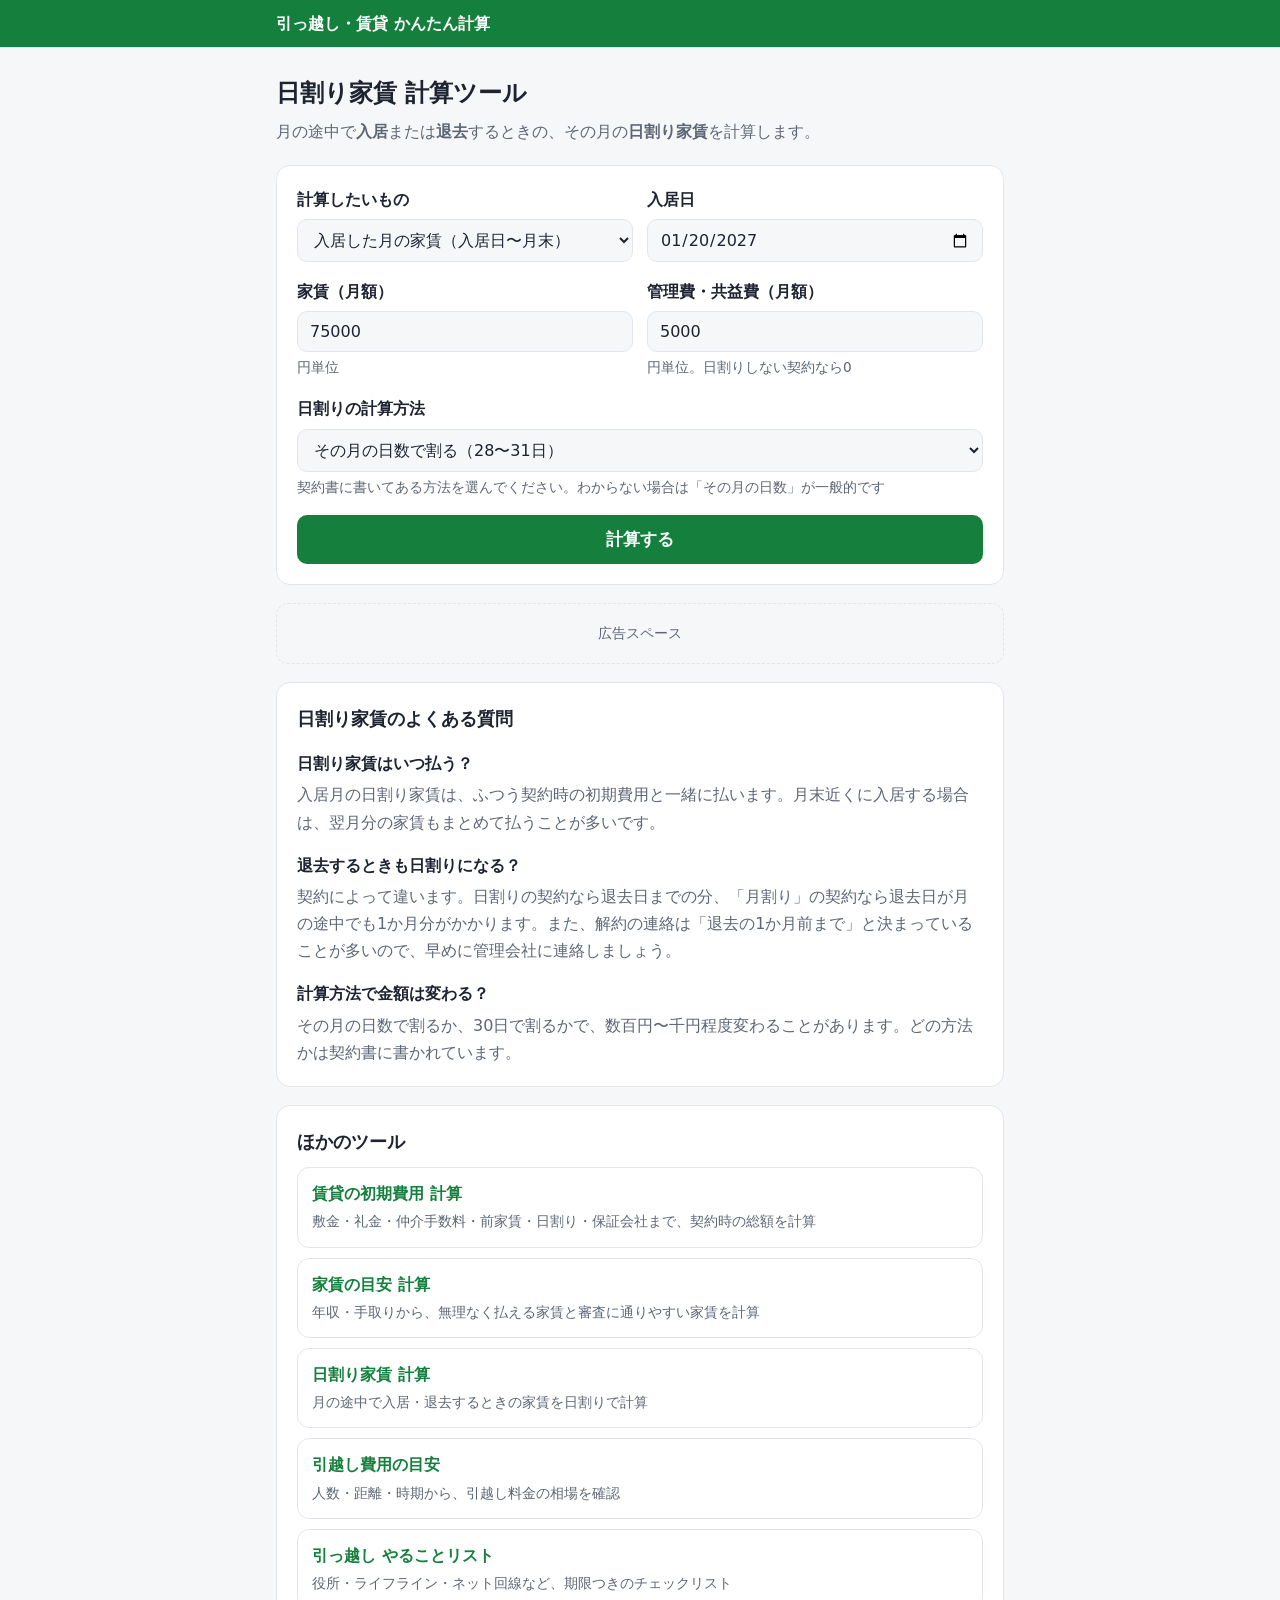
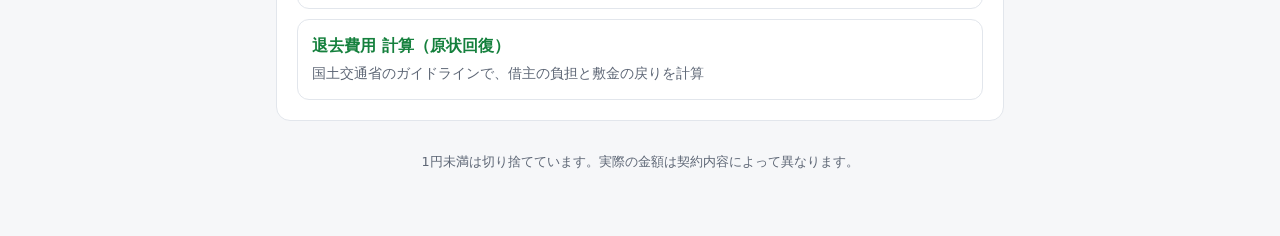
==== hiwari/index.html @ f056668b "引っ越し・賃貸 かんたん計算を公開（6ツール） Co-Authored-By: Claude Opus 5.5 <noreply@anthropic.com>" ====
<!doctype html>
<html lang="ja">
<head>
<meta charset="utf-8">
<meta name="viewport" content="width=device-width, initial-scale=1">
<title>日割り家賃 計算ツール｜入居日・退去日から今月の家賃を計算（管理費込み）</title>
<meta name="description" content="家賃と入居日（または退去日）を入れるだけで、月の途中で入居・退去したときの日割り家賃を計算。月の日数で割る方法と30日で割る方法の両方に対応し、管理費・共益費も含められる無料ツールです。">
<link rel="canonical" href="https://harryquad.github.io/hikkoshi/hiwari/">
<link rel="stylesheet" href="../assets/style.css">
</head>
<body>
<header class="site-header"><div><a href="/hikkoshi/">引っ越し・賃貸 かんたん計算</a></div></header>
<div class="wrap">
  <h1>日割り家賃 計算ツール</h1>
  <p class="lead">月の途中で<strong>入居</strong>または<strong>退去</strong>するときの、その月の<strong>日割り家賃</strong>を計算します。</p>

  <div class="card">
    <div class="row">
      <div class="field"><label for="type">計算したいもの</label>
        <select id="type"><option value="in">入居した月の家賃（入居日〜月末）</option><option value="out">退去する月の家賃（月初〜退去日）</option></select></div>
      <div class="field"><label for="date" id="dateLabel">入居日</label><input type="date" id="date"></div>
    </div>
    <div class="row">
      <div class="field"><label for="rent">家賃（月額）</label><input type="number" id="rent" min="0" value="75000"><div class="hint">円単位</div></div>
      <div class="field"><label for="fee">管理費・共益費（月額）</label><input type="number" id="fee" min="0" value="5000"><div class="hint">円単位。日割りしない契約なら0</div></div>
    </div>
    <div class="field"><label for="base">日割りの計算方法</label>
      <select id="base"><option value="month">その月の日数で割る（28〜31日）</option><option value="30">30日で割る</option><option value="365">1年（365日）で割る</option></select>
      <div class="hint">契約書に書いてある方法を選んでください。わからない場合は「その月の日数」が一般的です</div></div>
    <button id="calc">計算する</button>
  </div>

  <div class="card" id="result" hidden></div>

  <div class="ad">広告スペース</div>

  <div class="card faq">
    <h2>日割り家賃のよくある質問</h2>
    <h3>日割り家賃はいつ払う？</h3>
    <p>入居月の日割り家賃は、ふつう契約時の初期費用と一緒に払います。月末近くに入居する場合は、翌月分の家賃もまとめて払うことが多いです。</p>
    <h3>退去するときも日割りになる？</h3>
    <p>契約によって違います。日割りの契約なら退去日までの分、「月割り」の契約なら退去日が月の途中でも1か月分がかかります。また、解約の連絡は「退去の1か月前まで」と決まっていることが多いので、早めに管理会社に連絡しましょう。</p>
    <h3>計算方法で金額は変わる？</h3>
    <p>その月の日数で割るか、30日で割るかで、数百円〜千円程度変わることがあります。どの方法かは契約書に書かれています。</p>
  </div>

  <div class="card" id="related"></div>

  <footer>1円未満は切り捨てています。実際の金額は契約内容によって異なります。</footer>
</div>

<script src="../assets/site.js"></script>
<script>
const $ = id => document.getElementById(id);
const tt = new Date();
$("date").value = ymd(new Date(tt.getFullYear(), tt.getMonth() + 1, 20));
$("type").addEventListener("change", () => { $("dateLabel").textContent = $("type").value === "in" ? "入居日" : "退去日"; });

function calc() {
  const out = $("result");
  out.hidden = false;
  const d = parseDate($("date").value);
  if (!d || !num("rent")) { out.innerHTML = '<p class="err">日付と家賃を入力してください。</p>'; return; }
  const monthly = num("rent") + num("fee");
  const dim = daysInMonth(d);
  const days = $("type").value === "in" ? dim - d.getDate() + 1 : d.getDate();
  const base = $("base").value;
  const divisor = base === "month" ? dim : base === "30" ? 30 : 365;
  const amount = base === "365" ? Math.floor(monthly * 12 * days / 365) : Math.floor(monthly * Math.min(days, divisor) / divisor);
  const perDay = base === "365" ? monthly * 12 / 365 : monthly / divisor;
  out.innerHTML = `
    <div class="big">
      <div class="stat warn"><div class="k">日割り家賃</div><div class="v">${yen(amount)}</div></div>
      <div class="stat"><div class="k">日数</div><div class="v">${days}日分</div></div>
      <div class="stat"><div class="k">1日あたり</div><div class="v">${yen(perDay)}</div></div>
    </div>
    <table class="info">
      <tr><td>対象の期間</td><td>${d.getMonth() + 1}月${$("type").value === "in" ? `${d.getDate()}日〜${dim}日` : `1日〜${d.getDate()}日`}（${days}日）</td></tr>
      <tr><td>家賃＋管理費（月額）</td><td class="num">${yen(monthly)}</td></tr>
      <tr><td>計算式</td><td class="num">${base === "365" ? `${yen(monthly)} × 12 × ${days}日 ÷ 365日` : `${yen(monthly)} × ${days}日 ÷ ${divisor}日`}</td></tr>
    </table>
    ${$("type").value === "in" ? '<p class="note">入居時の初期費用の総額は → <a href="/hikkoshi/">賃貸の初期費用 計算</a></p>' : '<p class="note">退去時にかかる修繕費と、敷金がいくら戻るかの目安は → <a href="/hikkoshi/taikyo/">退去費用 計算</a></p>'}`;
  out.scrollIntoView({ behavior: "smooth", block: "start" });
}
$("calc").addEventListener("click", calc);
</script>
</body>
</html>
---- assets/style.css ----
:root{
  --bg:#f6f7f9;--card:#fff;--text:#1d2330;--muted:#5d6675;--line:#e2e6ec;
  --accent:#15803d;--accent-soft:#e8f7ee;--on-accent:#fff;--good:#16a34a;--good-soft:#dcfce7;
  --warn:#ea580c;--warn-soft:#ffedd5;--off:#9aa3b2;--err:#dc2626;
}
@media (prefers-color-scheme: dark){
  :root{
    --bg:#0f1218;--card:#181c24;--text:#e7eaf0;--muted:#9aa3b2;--line:#2a303c;
    --accent:#4ade80;--accent-soft:#12301f;--on-accent:#06200f;--good:#4ade80;--good-soft:#12301f;
    --warn:#fb923c;--warn-soft:#3a2413;--off:#5d6675;--err:#f87171;
  }
}
*{box-sizing:border-box}
body{margin:0;background:var(--bg);color:var(--text);font-family:system-ui,-apple-system,"Hiragino Sans","Yu Gothic UI",sans-serif;line-height:1.7}
a{color:var(--accent)}
.site-header{background:var(--accent);border-bottom:1px solid var(--line)}
.site-header div{max-width:760px;margin:0 auto;padding:10px 16px}
.site-header a{font-weight:700;text-decoration:none;color:var(--on-accent)}
.wrap{max-width:760px;margin:0 auto;padding:24px 16px 64px}
h1{font-size:1.5rem;margin:.2em 0 .3em;line-height:1.4}
h2{font-size:1.15rem;margin:0 0 10px}
.lead{color:var(--muted);margin:0 0 20px}
.card{background:var(--card);border:1px solid var(--line);border-radius:14px;padding:20px;margin-bottom:18px}
label{display:block;font-weight:600;margin-bottom:6px}
.field{margin-bottom:16px}
input[type=date],input[type=number],input[type=text],select,textarea{width:100%;padding:10px 12px;font-size:1rem;border:1px solid var(--line);border-radius:10px;background:var(--bg);color:var(--text);font-family:inherit}
.row{display:grid;grid-template-columns:1fr 1fr;gap:14px}
@media (max-width:520px){.row{grid-template-columns:1fr}}
.checks{display:flex;flex-wrap:wrap;gap:8px 18px}
.checks label{font-weight:400;display:flex;align-items:center;gap:6px;margin:0}
.hint{font-size:.85rem;color:var(--muted);margin-top:4px}
button{width:100%;padding:13px;font-size:1.05rem;font-weight:700;border:0;border-radius:10px;background:var(--accent);color:var(--on-accent);cursor:pointer;font-family:inherit}
button:hover{filter:brightness(1.08)}
button.sub{background:var(--accent-soft);color:var(--accent)}
.big{display:grid;grid-template-columns:repeat(3,1fr);gap:10px;margin-bottom:14px}
@media (max-width:520px){.big{grid-template-columns:1fr}}
.stat{border-radius:12px;padding:14px;background:var(--bg)}
.stat .k{font-size:.8rem;color:var(--muted)}
.stat .v{font-size:1.25rem;font-weight:700}
.stat.warn .v{color:var(--warn)} .stat.good .v{color:var(--good)}
.err{color:var(--err);font-weight:600}
table.info{width:100%;border-collapse:collapse;font-size:.95rem}
table.info td,table.info th{padding:8px 4px;border-bottom:1px solid var(--line);vertical-align:top;text-align:left}
table.info th{color:var(--muted);font-weight:500;font-size:.85rem}
table.info td:first-child{color:var(--muted)}
table.info td.num,table.info th.num{text-align:right;font-variant-numeric:tabular-nums}
.note{font-size:.85rem;color:var(--muted);background:var(--bg);border-radius:10px;padding:10px 12px;margin-top:12px}
.ad{border:1px dashed var(--line);border-radius:12px;padding:18px;text-align:center;color:var(--muted);font-size:.85rem;margin-bottom:18px}
.faq h3{font-size:1rem;margin:16px 0 4px}
.faq p{margin:0;color:var(--muted)}
.tools{list-style:none;margin:0;padding:0;display:grid;gap:10px}
.tools a{display:block;padding:12px 14px;border:1px solid var(--line);border-radius:12px;text-decoration:none;color:var(--text);background:var(--card)}
.tools a:hover{border-color:var(--accent)}
.tools b{display:block;color:var(--accent)}
.tools span{font-size:.85rem;color:var(--muted)}
footer{font-size:.8rem;color:var(--muted);text-align:center;margin-top:30px}
.verdict{font-size:1.2rem;font-weight:700;margin:0 0 10px}
.verdict.ok{color:var(--good)} .verdict.ng{color:var(--warn)}
.q{padding:12px 0;border-bottom:1px solid var(--line)}
.q .t{font-weight:600;margin-bottom:6px}
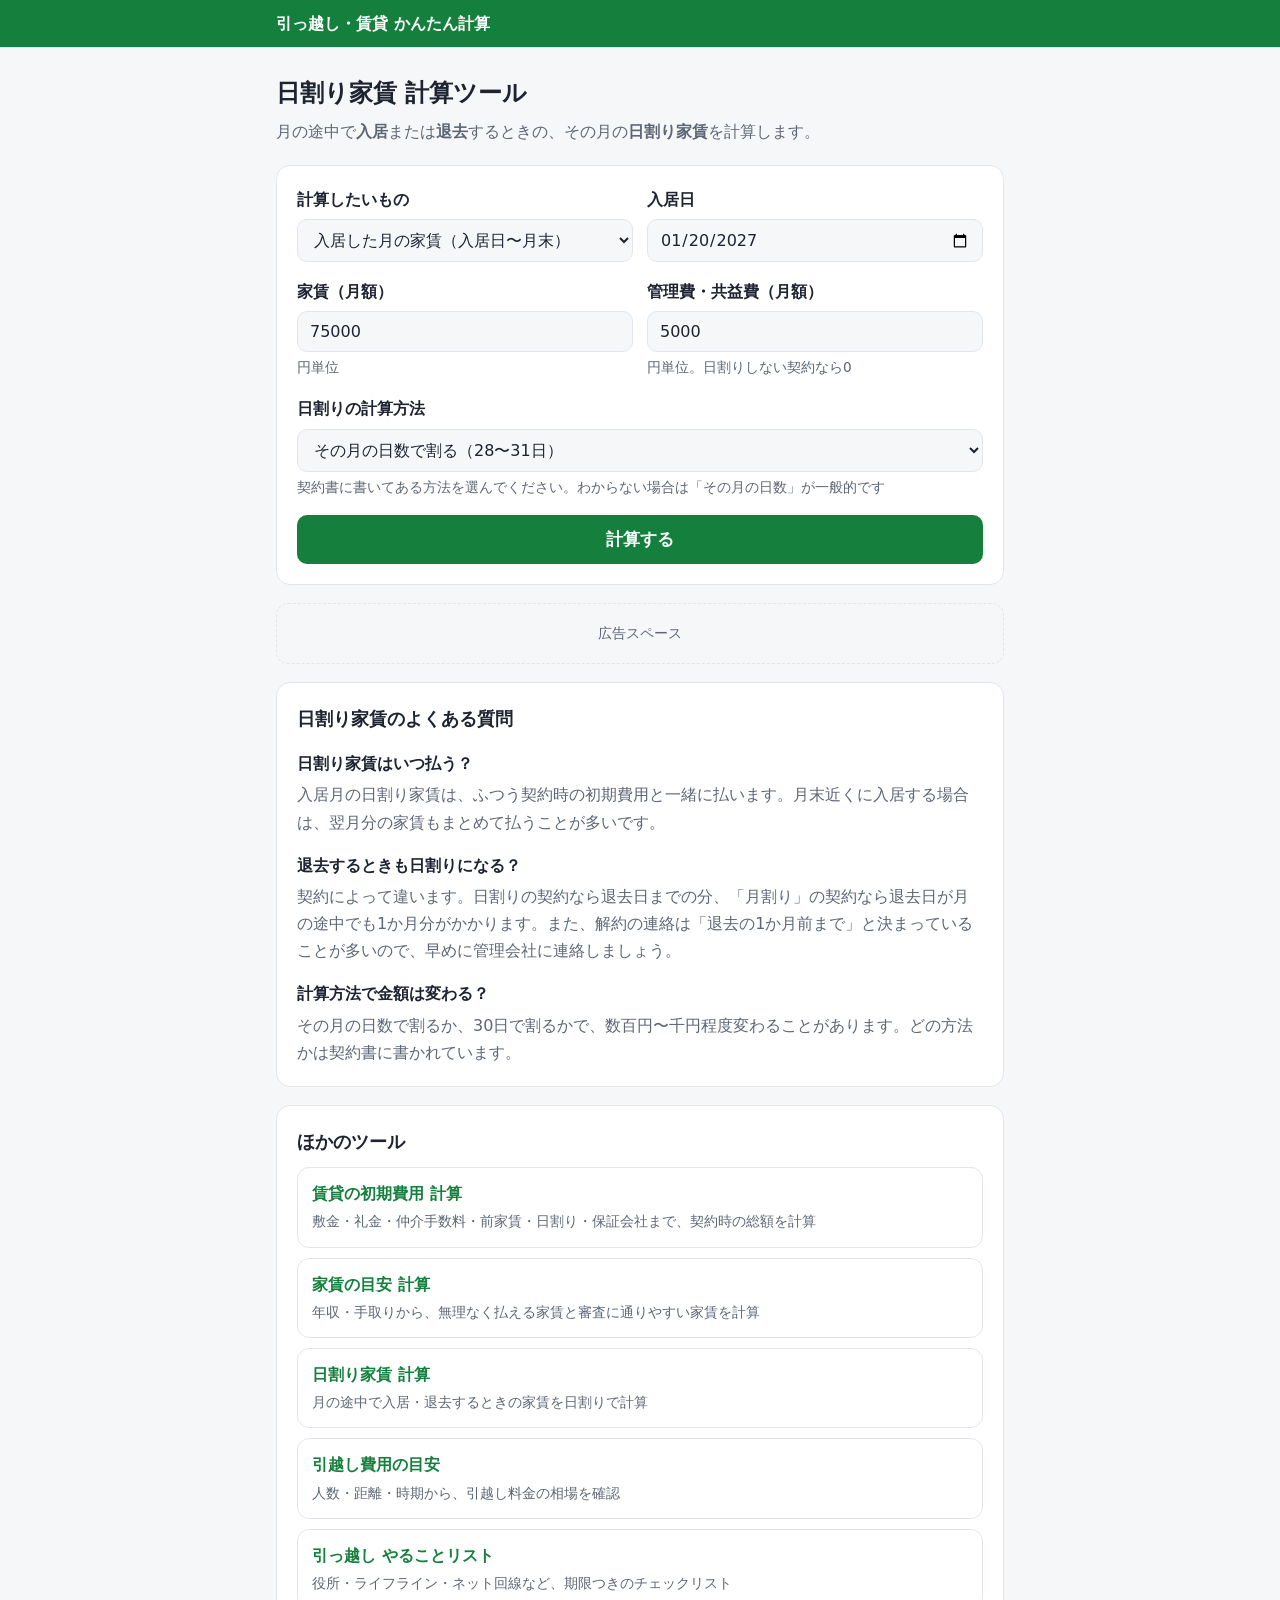
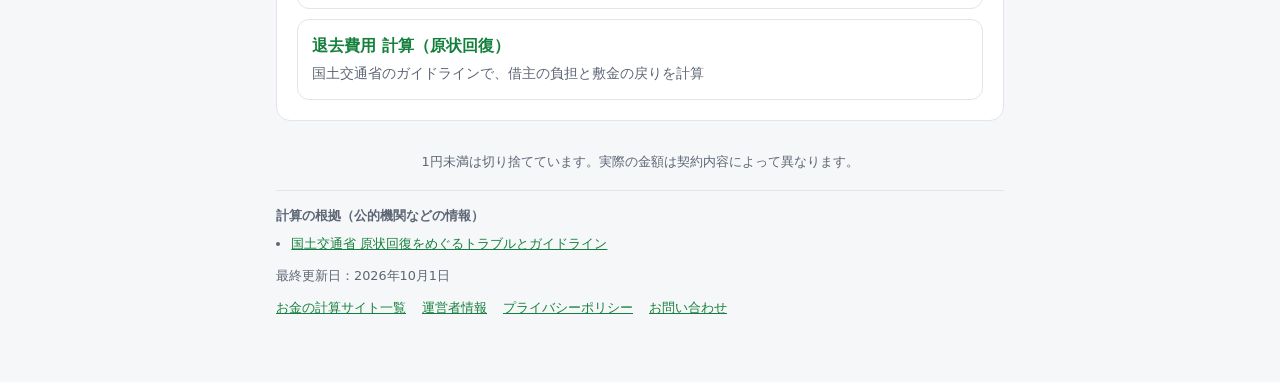
==== commit 6b642ac1: "運営者情報・プライバシーポリシー・お問い合わせ・サイト一覧へのリンク、計算の根拠、最終更新日、OGP、アイコンを追加 Co-Authored-By: Claude Opus 5.5 <noreply@" ====
--- a/hiwari/index.html
+++ b/hiwari/index.html
@@ -6,6 +6,17 @@
 <title>日割り家賃 計算ツール｜入居日・退去日から今月の家賃を計算（管理費込み）</title>
 <meta name="description" content="家賃と入居日（または退去日）を入れるだけで、月の途中で入居・退去したときの日割り家賃を計算。月の日数で割る方法と30日で割る方法の両方に対応し、管理費・共益費も含められる無料ツールです。">
 <link rel="canonical" href="https://harryquad.github.io/hikkoshi/hiwari/">
+<!--sw-head-->
+<meta property="og:type" content="website">
+<meta property="og:site_name" content="引っ越し・賃貸 かんたん計算">
+<meta property="og:title" content="日割り家賃 計算ツール｜入居日・退去日から今月の家賃を計算（管理費込み）">
+<meta property="og:description" content="家賃と入居日（または退去日）を入れるだけで、月の途中で入居・退去したときの日割り家賃を計算。月の日数で割る方法と30日で割る方法の両方に対応し、管理費・共益費も含められる無料ツールです。">
+<meta property="og:url" content="https://harryquad.github.io/hikkoshi/hiwari/">
+<meta property="og:locale" content="ja_JP">
+<meta name="twitter:card" content="summary">
+<link rel="icon" href="/favicon.ico" sizes="48x48">
+<link rel="icon" href="/favicon.svg" type="image/svg+xml">
+<!--/sw-head-->
 <link rel="stylesheet" href="../assets/style.css">
 </head>
 <body>
@@ -47,6 +58,9 @@
   <div class="card" id="related"></div>
 
   <footer>1円未満は切り捨てています。実際の金額は契約内容によって異なります。</footer>
+<!--sw-foot-->
+<div style="font-size:.8rem;color:var(--muted);margin-top:18px;border-top:1px solid var(--line);padding-top:14px"><p style="margin:0 0 6px;font-weight:600">計算の根拠（公的機関などの情報）</p><ul style="margin:0 0 10px;padding-left:1.2em"><li><a href="https://www.mlit.go.jp/jutakukentiku/house/jutakukentiku_house_tk3_000020.html" target="_blank" rel="noopener">国土交通省 原状回復をめぐるトラブルとガイドライン</a></li></ul><p style="margin:0 0 10px">最終更新日：2026年10月1日</p><nav style="display:flex;flex-wrap:wrap;gap:6px 16px"><a href="/sites/">お金の計算サイト一覧</a><a href="/about/">運営者情報</a><a href="/privacy/">プライバシーポリシー</a><a href="/contact/">お問い合わせ</a></nav></div>
+<!--/sw-foot-->
 </div>
 
 <script src="../assets/site.js"></script>
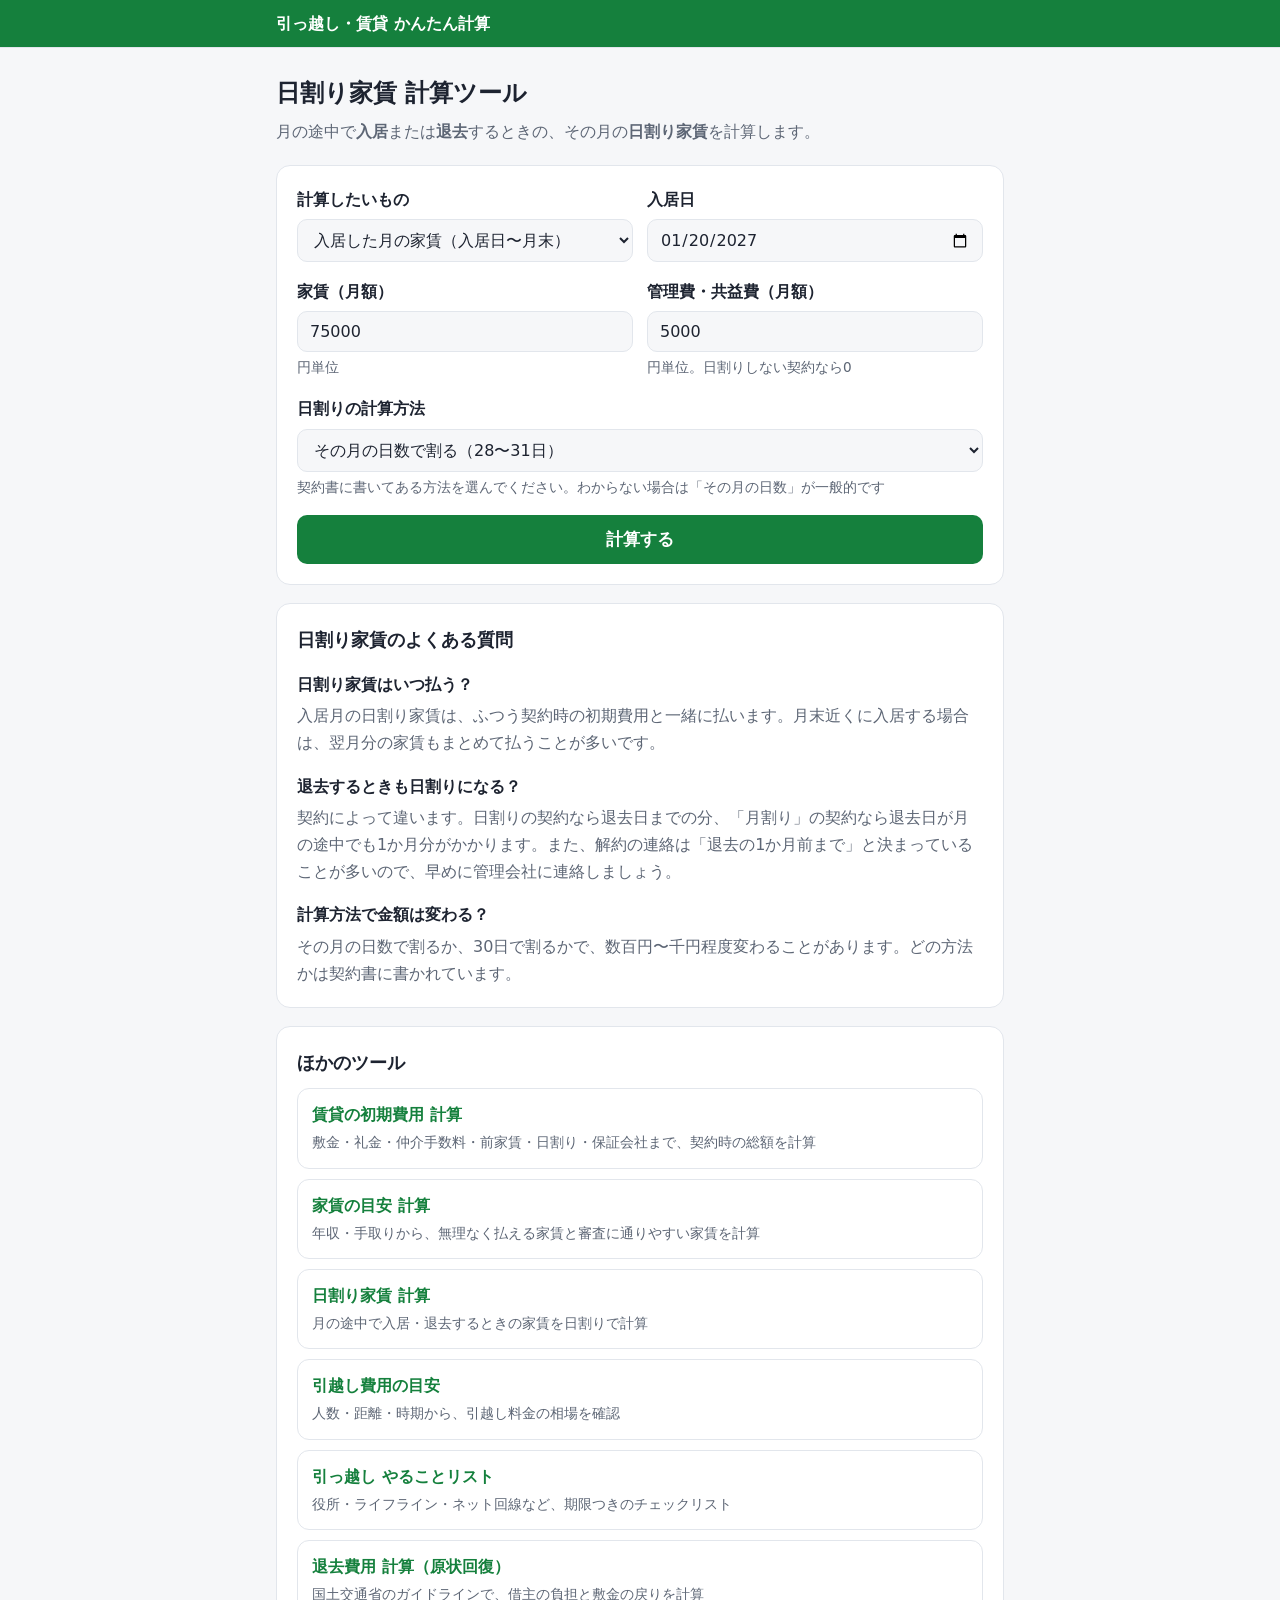
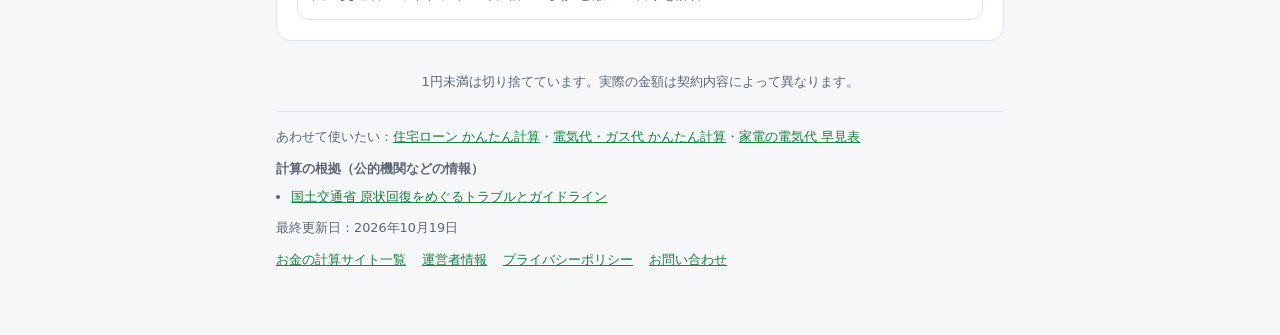
==== commit bff2efdb: "空の広告枠を非表示にし、関連サイトへのリンクを追加 Co-Authored-By: Claude Opus 5.5 <noreply@anthropic.com>" ====
--- a/hiwari/index.html
+++ b/hiwari/index.html
@@ -59,7 +59,7 @@
 
   <footer>1円未満は切り捨てています。実際の金額は契約内容によって異なります。</footer>
 <!--sw-foot-->
-<div style="font-size:.8rem;color:var(--muted);margin-top:18px;border-top:1px solid var(--line);padding-top:14px"><p style="margin:0 0 6px;font-weight:600">計算の根拠（公的機関などの情報）</p><ul style="margin:0 0 10px;padding-left:1.2em"><li><a href="https://www.mlit.go.jp/jutakukentiku/house/jutakukentiku_house_tk3_000020.html" target="_blank" rel="noopener">国土交通省 原状回復をめぐるトラブルとガイドライン</a></li></ul><p style="margin:0 0 10px">最終更新日：2026年10月1日</p><nav style="display:flex;flex-wrap:wrap;gap:6px 16px"><a href="/sites/">お金の計算サイト一覧</a><a href="/about/">運営者情報</a><a href="/privacy/">プライバシーポリシー</a><a href="/contact/">お問い合わせ</a></nav></div>
+<div style="font-size:.8rem;color:var(--muted);margin-top:18px;border-top:1px solid var(--line);padding-top:14px"><p style="margin:0 0 10px">あわせて使いたい：<a href="/jutaku/">住宅ローン かんたん計算</a>・<a href="/denki/">電気代・ガス代 かんたん計算</a>・<a href="/kaden/">家電の電気代 早見表</a></p><p style="margin:0 0 6px;font-weight:600">計算の根拠（公的機関などの情報）</p><ul style="margin:0 0 10px;padding-left:1.2em"><li><a href="https://www.mlit.go.jp/jutakukentiku/house/jutakukentiku_house_tk3_000020.html" target="_blank" rel="noopener">国土交通省 原状回復をめぐるトラブルとガイドライン</a></li></ul><p style="margin:0 0 10px">最終更新日：2026年10月19日</p><nav style="display:flex;flex-wrap:wrap;gap:6px 16px"><a href="/sites/">お金の計算サイト一覧</a><a href="/about/">運営者情報</a><a href="/privacy/">プライバシーポリシー</a><a href="/contact/">お問い合わせ</a></nav></div>
 <!--/sw-foot-->
 </div>
 
--- a/assets/style.css
+++ b/assets/style.css
@@ -45,7 +45,8 @@
 table.info td:first-child{color:var(--muted)}
 table.info td.num,table.info th.num{text-align:right;font-variant-numeric:tabular-nums}
 .note{font-size:.85rem;color:var(--muted);background:var(--bg);border-radius:10px;padding:10px 12px;margin-top:12px}
-.ad{border:1px dashed var(--line);border-radius:12px;padding:18px;text-align:center;color:var(--muted);font-size:.85rem;margin-bottom:18px}
+.ad{display:none}
+.ad.on{display:block;border:1px solid var(--line);border-radius:12px;padding:14px;margin-bottom:18px;background:var(--card)}
 .faq h3{font-size:1rem;margin:16px 0 4px}
 .faq p{margin:0;color:var(--muted)}
 .tools{list-style:none;margin:0;padding:0;display:grid;gap:10px}
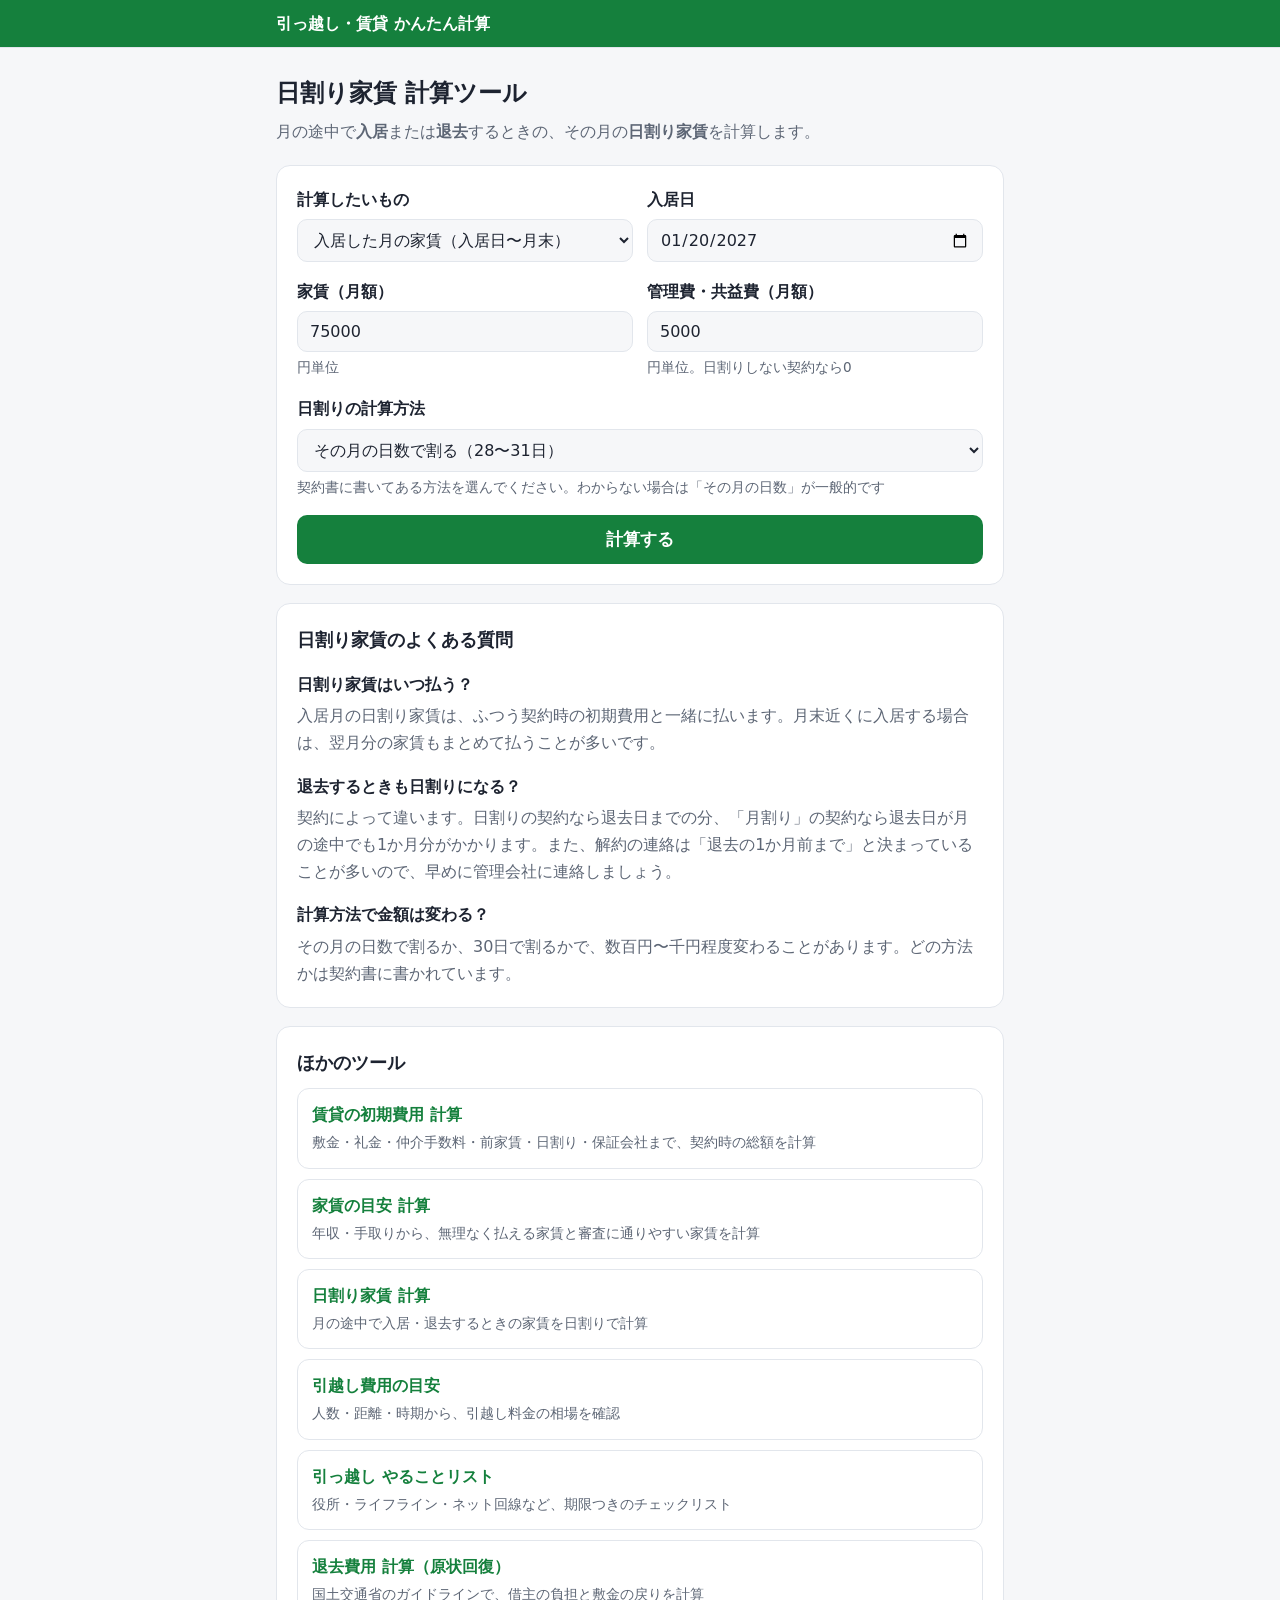
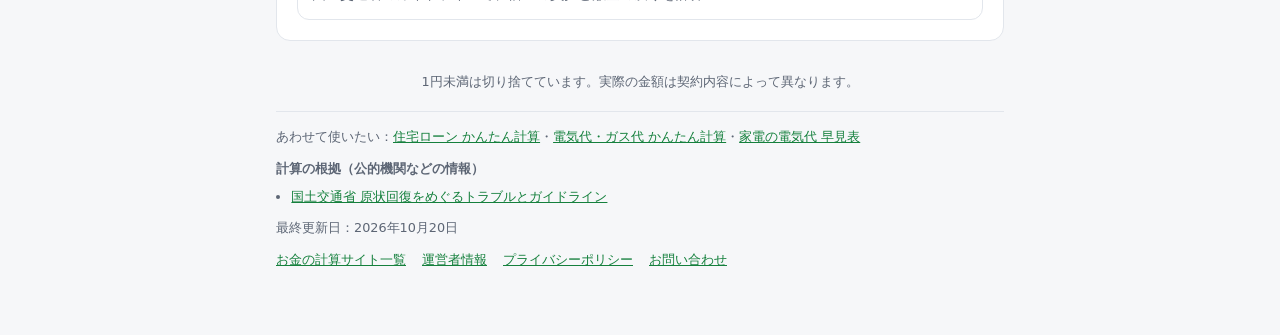
==== commit e42c0ea4: "最終更新日を最新のコミット日に合わせる Co-Authored-By: Claude Opus 5.5 <noreply@anthropic.com>" ====
--- a/hiwari/index.html
+++ b/hiwari/index.html
@@ -5,17 +5,19 @@
 <meta name="viewport" content="width=device-width, initial-scale=1">
 <title>日割り家賃 計算ツール｜入居日・退去日から今月の家賃を計算（管理費込み）</title>
 <meta name="description" content="家賃と入居日（または退去日）を入れるだけで、月の途中で入居・退去したときの日割り家賃を計算。月の日数で割る方法と30日で割る方法の両方に対応し、管理費・共益費も含められる無料ツールです。">
-<link rel="canonical" href="https://harryquad.github.io/hikkoshi/hiwari/">
+<link rel="canonical" href="https://okanenokeisan.com/hikkoshi/hiwari/">
 <!--sw-head-->
 <meta property="og:type" content="website">
 <meta property="og:site_name" content="引っ越し・賃貸 かんたん計算">
 <meta property="og:title" content="日割り家賃 計算ツール｜入居日・退去日から今月の家賃を計算（管理費込み）">
 <meta property="og:description" content="家賃と入居日（または退去日）を入れるだけで、月の途中で入居・退去したときの日割り家賃を計算。月の日数で割る方法と30日で割る方法の両方に対応し、管理費・共益費も含められる無料ツールです。">
-<meta property="og:url" content="https://harryquad.github.io/hikkoshi/hiwari/">
+<meta property="og:url" content="https://okanenokeisan.com/hikkoshi/hiwari/">
 <meta property="og:locale" content="ja_JP">
 <meta name="twitter:card" content="summary">
 <link rel="icon" href="/favicon.ico" sizes="48x48">
 <link rel="icon" href="/favicon.svg" type="image/svg+xml">
+<script async src="https://www.googletagmanager.com/gtag/js?id=G-CTGWFB173X"></script>
+<script>window.dataLayer=window.dataLayer||[];function gtag(){dataLayer.push(arguments);}gtag('js',new Date());gtag('config','G-CTGWFB173X');</script>
 <!--/sw-head-->
 <link rel="stylesheet" href="../assets/style.css">
 </head>
@@ -59,7 +61,7 @@
 
   <footer>1円未満は切り捨てています。実際の金額は契約内容によって異なります。</footer>
 <!--sw-foot-->
-<div style="font-size:.8rem;color:var(--muted);margin-top:18px;border-top:1px solid var(--line);padding-top:14px"><p style="margin:0 0 10px">あわせて使いたい：<a href="/jutaku/">住宅ローン かんたん計算</a>・<a href="/denki/">電気代・ガス代 かんたん計算</a>・<a href="/kaden/">家電の電気代 早見表</a></p><p style="margin:0 0 6px;font-weight:600">計算の根拠（公的機関などの情報）</p><ul style="margin:0 0 10px;padding-left:1.2em"><li><a href="https://www.mlit.go.jp/jutakukentiku/house/jutakukentiku_house_tk3_000020.html" target="_blank" rel="noopener">国土交通省 原状回復をめぐるトラブルとガイドライン</a></li></ul><p style="margin:0 0 10px">最終更新日：2026年10月19日</p><nav style="display:flex;flex-wrap:wrap;gap:6px 16px"><a href="/sites/">お金の計算サイト一覧</a><a href="/about/">運営者情報</a><a href="/privacy/">プライバシーポリシー</a><a href="/contact/">お問い合わせ</a></nav></div>
+<div style="font-size:.8rem;color:var(--muted);margin-top:18px;border-top:1px solid var(--line);padding-top:14px"><p style="margin:0 0 10px">あわせて使いたい：<a href="/jutaku/">住宅ローン かんたん計算</a>・<a href="/denki/">電気代・ガス代 かんたん計算</a>・<a href="/kaden/">家電の電気代 早見表</a></p><p style="margin:0 0 6px;font-weight:600">計算の根拠（公的機関などの情報）</p><ul style="margin:0 0 10px;padding-left:1.2em"><li><a href="https://www.mlit.go.jp/jutakukentiku/house/jutakukentiku_house_tk3_000020.html" target="_blank" rel="noopener">国土交通省 原状回復をめぐるトラブルとガイドライン</a></li></ul><p style="margin:0 0 10px">最終更新日：2026年10月20日</p><nav style="display:flex;flex-wrap:wrap;gap:6px 16px"><a href="/sites/">お金の計算サイト一覧</a><a href="/about/">運営者情報</a><a href="/privacy/">プライバシーポリシー</a><a href="/contact/">お問い合わせ</a></nav></div>
 <!--/sw-foot-->
 </div>
 
